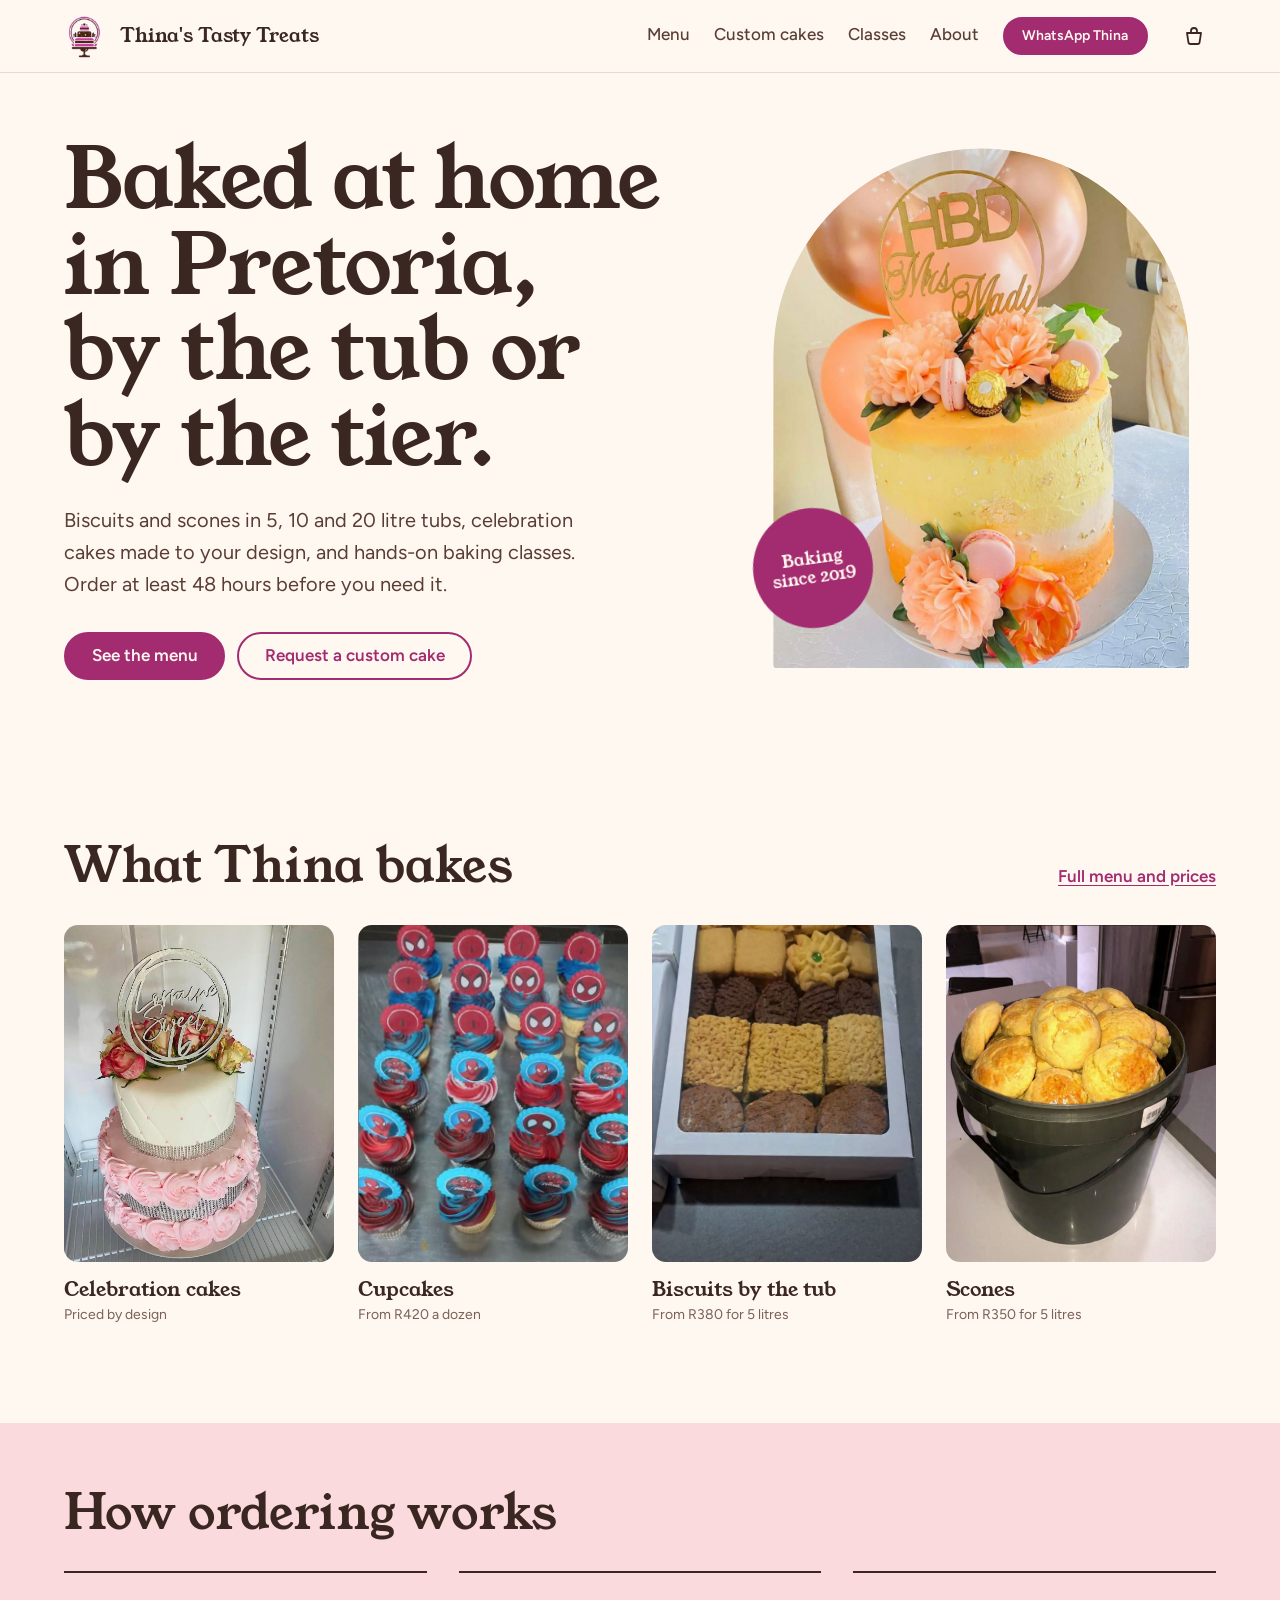
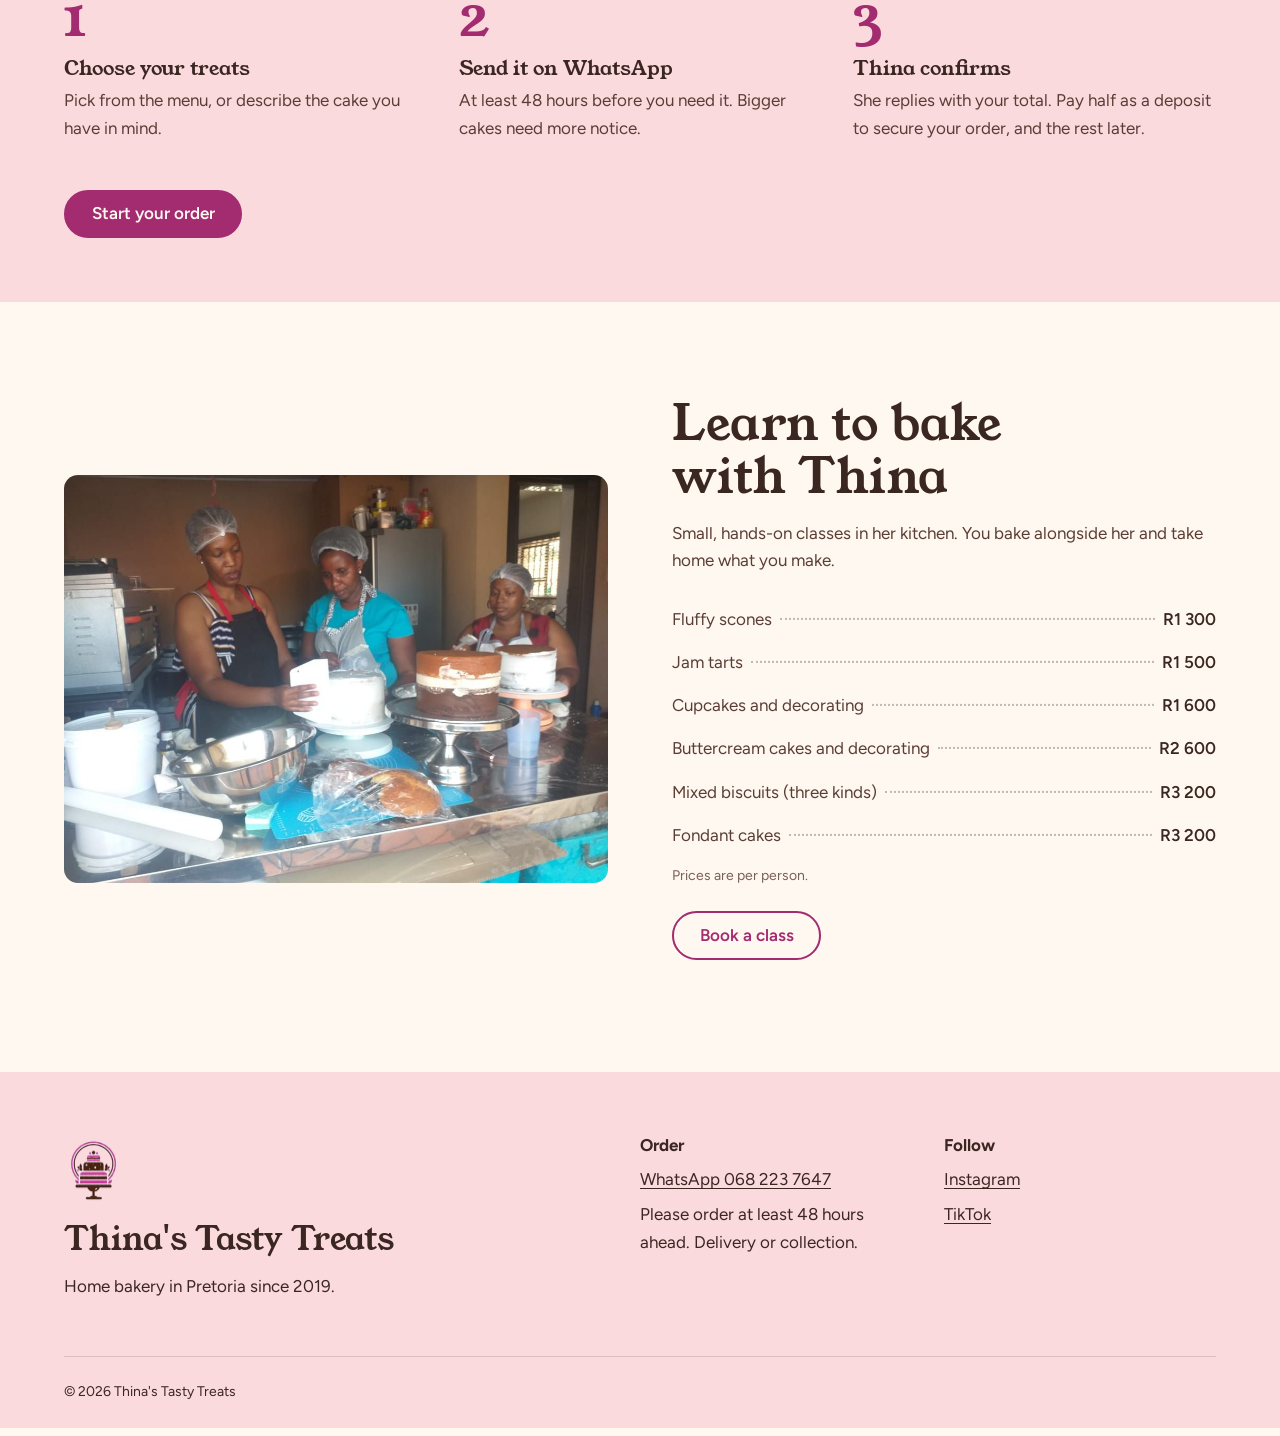
==== index.html @ 6844ff4e "Rebuild site: foundation, menu + basket, order and request forms" ====
<!DOCTYPE html>
<html lang="en">
<head>
  <meta charset="UTF-8">
  <meta name="viewport" content="width=device-width, initial-scale=1.0">
  <title>Thina's Tasty Treats | Home bakery in Pretoria</title>
  <!-- The description is what Google shows under the link in search results -->
  <meta name="description" content="Celebration cakes, cupcakes, scones and biscuits by the tub, baked at home in Pretoria. Order on WhatsApp at least 48 hours ahead. Baking classes available.">
  <link rel="icon" href="images/emblem.png">

  <!-- Fonts: "preconnect" opens the connection to Google early so text appears faster -->
  <link rel="preconnect" href="https://fonts.googleapis.com">
  <link rel="preconnect" href="https://fonts.gstatic.com" crossorigin>
  <link href="https://fonts.googleapis.com/css2?family=Figtree:wght@400;500;600;700&family=Young+Serif&display=swap" rel="stylesheet">

  <!-- Order matters: tokens first (variables), then base, then components, then this page -->
  <link rel="stylesheet" href="css/tokens.css">
  <link rel="stylesheet" href="css/base.css">
  <link rel="stylesheet" href="css/components.css">
  <link rel="stylesheet" href="css/home.css">

  <script type="module" src="js/main.js"></script>
</head>
<body>

  <!-- layout.js fills this in -->
  <div id="site-header"></div>

  <main>

    <!-- ============ HERO ============ -->
    <section class="hero container" aria-labelledby="hero-title">
      <div class="hero__text">
        <h1 id="hero-title" class="hero__title">
          <span class="hero__line">Baked at home</span>
          <span class="hero__line">in Pretoria,</span>
          <span class="hero__line">by the tub or</span>
          <span class="hero__line">by the tier.</span>
        </h1>
        <p class="hero__lead">
          Biscuits and scones in 5, 10 and 20 litre tubs, celebration cakes made to
          your design, and hands-on baking classes. Order at least
          <span data-site="noticeHours">48</span> hours before you need it.
        </p>
        <div class="hero__actions">
          <a href="menu.html" class="btn">See the menu</a>
          <a href="custom-cake.html" class="btn btn--ghost">Request a custom cake</a>
        </div>
      </div>

      <figure class="hero__media">
        <img src="images/cake2.jpg" alt="Two-tier birthday cake in peach and yellow buttercream, topped with fresh flowers and a gold 'HBD' topper"
             width="1024" height="1280" fetchpriority="high">
        <figcaption class="hero__badge">Baking since 2019</figcaption>
      </figure>
    </section>

    <!-- ============ WHAT SHE BAKES ============ -->
    <section class="section container" aria-labelledby="bakes-title">
      <div class="section__head">
        <h2 id="bakes-title">What Thina bakes</h2>
        <a href="menu.html" class="section__link">Full menu and prices</a>
      </div>

      <ul class="categories" role="list">
        <li class="category">
          <a href="menu.html#cakes" class="category__link">
            <img src="images/cake3.jpg" alt="" loading="lazy" width="1079" height="1280">
            <h3 class="category__name">Celebration cakes</h3>
            <p class="category__price">Priced by design</p>
          </a>
        </li>
        <li class="category">
          <a href="menu.html#cupcakes" class="category__link">
            <img src="images/decorated_cupcakes.jpg" alt="" loading="lazy" width="560" height="832">
            <h3 class="category__name">Cupcakes</h3>
            <p class="category__price">From R420 a dozen</p>
          </a>
        </li>
        <li class="category">
          <a href="menu.html#biscuits" class="category__link">
            <img src="images/mixed_biscuits.jpg" alt="" loading="lazy" width="720" height="1280">
            <h3 class="category__name">Biscuits by the tub</h3>
            <p class="category__price">From R380 for 5 litres</p>
          </a>
        </li>
        <li class="category">
          <a href="menu.html#scones" class="category__link">
            <img src="images/flavored_scones.jpg" alt="" loading="lazy" width="1087" height="1280">
            <h3 class="category__name">Scones</h3>
            <p class="category__price">From R350 for 5 litres</p>
          </a>
        </li>
      </ul>
    </section>

    <!-- ============ HOW ORDERING WORKS ============
         This IS a real sequence, so numbering the steps makes sense. -->
    <section class="steps-band" aria-labelledby="steps-title">
      <div class="container">
        <h2 id="steps-title">How ordering works</h2>
        <ol class="steps" role="list">
          <li class="step">
            <h3 class="step__title">Choose your treats</h3>
            <p>Pick from the menu, or describe the cake you have in mind.</p>
          </li>
          <li class="step">
            <h3 class="step__title">Send it on WhatsApp</h3>
            <p>At least <span data-site="noticeHours">48</span> hours before you need it. Bigger cakes need more notice.</p>
          </li>
          <li class="step">
            <h3 class="step__title">Thina confirms</h3>
            <p>She replies with your total. Pay half as a deposit to secure your order, and the rest later.</p>
          </li>
        </ol>
        <a class="btn" href="menu.html">Start your order</a>
      </div>
    </section>

    <!-- ============ CLASSES ============ -->
    <section class="section container classes" aria-labelledby="classes-title">
      <img class="classes__photo" src="images/work.jpg" loading="lazy" width="1032" height="774"
           alt="Students in hairnets and aprons decorating cakes during one of Thina's baking classes">

      <div class="classes__text">
        <h2 id="classes-title">Learn to bake with Thina</h2>
        <p>Small, hands-on classes in her kitchen. You bake alongside her and take home what you make.</p>

        <!-- A price list styled like a menu board (dotted leaders between name and price) -->
        <ul class="pricelist" role="list">
          <li><span>Fluffy scones</span><span>R1 300</span></li>
          <li><span>Jam tarts</span><span>R1 500</span></li>
          <li><span>Cupcakes and decorating</span><span>R1 600</span></li>
          <li><span>Buttercream cakes and decorating</span><span>R2 600</span></li>
          <li><span>Mixed biscuits (three kinds)</span><span>R3 200</span></li>
          <li><span>Fondant cakes</span><span>R3 200</span></li>
        </ul>
        <p class="pricelist__note">Prices are per person.</p>
        <a href="classes.html" class="btn btn--ghost">Book a class</a>
      </div>
    </section>

  </main>

  <div id="site-footer"></div>

</body>
</html>
---- css/tokens.css ----
/* =========================================================================
   tokens.css — the design system in one place.
   -------------------------------------------------------------------------
   LESSON: CSS custom properties ("variables")
   Declare once on :root, use anywhere with var(--name).
   Want a different pink? Change ONE line here and the whole site updates.
   The old site repeated #5A3E36 in dozens of places.
   ========================================================================= */

:root {
  /* ---- Colour ----------------------------------------------------------
     Kept your palette (cream / pink / chocolate) and added "berry",
     sampled from the magenta in Mom's logo, so the site and logo match. */
  --cream: #FFF8F0;       /* page background */
  --blush: #FADADD;       /* soft pink bands */
  --chocolate: #5A3E36;   /* body text */
  --cocoa: #3B2722;       /* headings, footer */
  --berry: #A32B70;       /* buttons, links, highlights (logo magenta, darkened for readability) */
  --berry-dark: #84205A;  /* button hover */
  --muted: #7A6058;       /* secondary text */
  --line: #EBD9CF;        /* borders, dividers */

  /* ---- Type ------------------------------------------------------------
     Young Serif: chunky, friendly, like a painted bakery sign. Headings only.
     Figtree: clean and readable for everything else. */
  --font-display: 'Young Serif', Georgia, serif;
  --font-body: 'Figtree', system-ui, sans-serif;

  /* Type scale. clamp(min, preferred, max) makes sizes grow with
     the screen width but never go too small or too big. */
  --text-sm: 0.875rem;
  --text-base: 1.0625rem;
  --text-lg: 1.25rem;
  --text-xl: clamp(1.5rem, 1.2rem + 1.2vw, 2rem);
  --text-2xl: clamp(2rem, 1.4rem + 2.4vw, 3rem);
  --text-hero: clamp(2.6rem, 1.4rem + 5vw, 5.25rem);

  /* ---- Spacing (a consistent rhythm instead of random px values) ---- */
  --space-1: 0.25rem;
  --space-2: 0.5rem;
  --space-3: 0.75rem;
  --space-4: 1rem;
  --space-6: 1.5rem;
  --space-8: 2rem;
  --space-12: 3rem;
  --space-16: 4rem;
  --space-24: 6rem;

  /* ---- Shape ---- */
  --radius: 14px;
  --radius-pill: 999px;
  /* The site's signature shape: an arch, like a cake dome or a bakery window. */
  --arch: 999px 999px var(--radius) var(--radius);

  --container: 72rem;
  --header-height: 4.5rem;
}
---- css/base.css ----
/* =========================================================================
   base.css — resets and default element styles.
   ========================================================================= */

*,
*::before,
*::after {
  box-sizing: border-box; /* width includes padding + border: far less maths */
}

html {
  scroll-behavior: smooth;
}

body {
  margin: 0;
  font-family: var(--font-body);
  font-size: var(--text-base);
  line-height: 1.6;
  color: var(--chocolate);
  background: var(--cream);
  -webkit-font-smoothing: antialiased;
}

/* Footer sits at the bottom even on short pages:
   body is a column; <main> grows to fill the leftover space. */
body {
  min-height: 100vh;
  display: flex;
  flex-direction: column;
}
main {
  flex: 1;
}

body.no-scroll {
  overflow: hidden;
}

h1, h2, h3 {
  font-family: var(--font-display);
  font-weight: 400; /* Young Serif only has one weight */
  color: var(--cocoa);
  line-height: 1.1;
  margin: 0 0 var(--space-4);
  text-wrap: balance; /* avoids one lonely word on the last line */
}

p {
  margin: 0 0 var(--space-4);
  max-width: 65ch; /* "ch" = width of a "0". Keeps lines comfortable to read */
}

img {
  display: block;
  max-width: 100%;
  height: auto;
}

a {
  color: var(--berry);
  text-underline-offset: 0.2em;
}

/* Keyboard users need to SEE where they are. Never remove outlines
   without replacing them. :focus-visible shows it for keyboard only. */
:focus-visible {
  outline: 3px solid var(--berry);
  outline-offset: 3px;
  border-radius: 4px;
}

/* ---- Utilities ---- */

.container {
  width: min(100% - 2.5rem, var(--container));
  margin-inline: auto;
}

/* Hidden on screen but still read out by screen readers. */
.visually-hidden {
  position: absolute;
  width: 1px;
  height: 1px;
  overflow: hidden;
  clip: rect(0 0 0 0);
  white-space: nowrap;
}

/* Respect people who've asked their device for less motion. */
@media (prefers-reduced-motion: reduce) {
  *,
  *::before,
  *::after {
    animation: none !important;
    transition: none !important;
    scroll-behavior: auto !important;
  }
}

/* GOTCHA (found in Phase 2): position: sticky only sticks within its PARENT.
   The header's parent was this placeholder div, which is exactly as tall as
   the header — so it had nowhere to stick and scrolled away.
   display: contents makes the div "disappear" from layout, so the header
   behaves as a direct child of <body> and sticks for the whole page. */
#site-header {
  display: contents;
}

/* The hidden attribute should ALWAYS hide, even on elements we've given
   display: grid / flex elsewhere (a class rule would otherwise win). */
[hidden] {
  display: none !important;
}
---- css/components.css ----
/* =========================================================================
   components.css — pieces used on every page: buttons, header, nav, footer.
   -------------------------------------------------------------------------
   LESSON: BEM naming  →  block__element--modifier
     .nav            the block
     .nav__link      a part inside it
     .nav--open      a variation / state of it
   It keeps class names predictable and avoids styles fighting each other.
   ========================================================================= */

/* ---------- Buttons ---------- */

.btn {
  display: inline-flex;
  align-items: center;
  justify-content: center;
  gap: var(--space-2);
  padding: 0.85rem 1.6rem;
  border: 2px solid var(--berry);
  border-radius: var(--radius-pill);
  background: var(--berry);
  color: var(--cream);
  font: 600 var(--text-base) / 1 var(--font-body);
  text-decoration: none;
  cursor: pointer;
  transition: background-color 0.2s, border-color 0.2s, transform 0.2s;
}

.btn:hover {
  background: var(--berry-dark);
  border-color: var(--berry-dark);
}

.btn:active {
  transform: translateY(1px);
}

/* Outline version for secondary actions */
.btn--ghost {
  background: transparent;
  color: var(--berry);
}

.btn--ghost:hover {
  background: var(--berry);
  color: var(--cream);
}

.btn--small {
  padding: 0.6rem 1.1rem;
  font-size: var(--text-sm);
}

/* ---------- Header ---------- */

.site-header {
  position: sticky; /* stays at the top while you scroll */
  top: 0;
  z-index: 50;
  /* GOTCHA: don't add backdrop-filter, filter or transform here.
     Any of them turns the header into the "containing block" for
     position: fixed children, so the mobile .nav would be trapped inside
     the 72px-tall header instead of covering the screen. */
  background: var(--cream);
  border-bottom: 1px solid var(--line);
}

.site-header__inner {
  height: var(--header-height);
  display: flex;
  align-items: center;
  gap: var(--space-2);
}

/* Brand on the left; margin-right: auto pushes everything else right.
   Order after it: nav (desktop only), basket button, hamburger (mobile only). */
.site-header__inner > .brand {
  margin-right: auto;
}

@media (min-width: 860px) {
  .site-header__inner {
    gap: var(--space-6);
  }
}

.brand {
  display: flex;
  align-items: center;
  gap: var(--space-3);
  text-decoration: none;
  color: var(--cocoa);
}

.brand__emblem {
  width: 44px;
  height: auto;
}

.brand__name {
  font-family: var(--font-display);
  font-size: 1.2rem;
}

/* ---------- Navigation ----------
   MOBILE FIRST: these are the small-screen styles.
   The @media block further down changes them for wider screens. */

.nav {
  position: fixed;
  inset: var(--header-height) 0 0 0; /* fills the screen below the header */
  display: flex;
  flex-direction: column;
  gap: var(--space-2);
  padding: var(--space-8) 1.25rem;
  background: var(--cream);
  /* Hidden off to the right until opened */
  transform: translateX(100%);
  visibility: hidden;
  transition: transform 0.3s ease, visibility 0.3s;
}

.nav--open {
  transform: translateX(0);
  visibility: visible;
}

.nav__link {
  font-family: var(--font-display);
  font-size: var(--text-xl);
  color: var(--cocoa);
  text-decoration: none;
  padding: var(--space-3) 0;
  border-bottom: 1px solid var(--line);
}

.nav__link[aria-current='page'] {
  color: var(--berry);
}

.nav__cta {
  margin-top: var(--space-6);
  align-self: flex-start;
}

/* Hamburger: three lines drawn with one span + its ::before/::after */
.nav-toggle {
  display: grid;
  place-items: center;
  width: 44px; /* 44px = minimum comfortable tap target */
  height: 44px;
  border: 0;
  background: none;
  cursor: pointer;
}

.nav-toggle__bars,
.nav-toggle__bars::before,
.nav-toggle__bars::after {
  display: block;
  width: 24px;
  height: 2px;
  background: var(--cocoa);
  border-radius: 2px;
  transition: transform 0.25s, background-color 0.25s;
}

.nav-toggle__bars {
  position: relative;
}

.nav-toggle__bars::before,
.nav-toggle__bars::after {
  content: '';
  position: absolute;
  left: 0;
}

.nav-toggle__bars::before { top: -7px; }
.nav-toggle__bars::after  { top: 7px; }

/* When open, the lines turn into an X */
.nav-toggle[aria-expanded='true'] .nav-toggle__bars {
  background: transparent;
}
.nav-toggle[aria-expanded='true'] .nav-toggle__bars::before {
  transform: translateY(7px) rotate(45deg);
}
.nav-toggle[aria-expanded='true'] .nav-toggle__bars::after {
  transform: translateY(-7px) rotate(-45deg);
}

/* ---- Wide screens: normal horizontal menu ---- */
@media (min-width: 860px) {
  .nav-toggle {
    display: none;
  }

  .nav {
    position: static;
    flex-direction: row;
    align-items: center;
    gap: var(--space-6);
    padding: 0;
    background: none;
    transform: none;
    visibility: visible;
    transition: none;
  }

  .nav__link {
    font-family: var(--font-body);
    font-size: var(--text-base);
    font-weight: 500;
    color: var(--chocolate);
    padding: var(--space-2) 0;
    border-bottom: 2px solid transparent;
  }

  .nav__link:hover,
  .nav__link[aria-current='page'] {
    color: var(--berry);
    border-bottom-color: currentColor;
  }

  .nav__cta {
    margin-top: 0;
    align-self: auto;
  }
}

/* ---------- Footer ---------- */

.site-footer {
  margin-top: var(--space-12);
  background: var(--blush);
  color: var(--cocoa);
  padding-top: var(--space-16);
}

.site-footer__inner {
  display: grid;
  gap: var(--space-8);
}

@media (min-width: 700px) {
  .site-footer__inner {
    grid-template-columns: 2fr 1fr 1fr;
  }
}

.site-footer__name {
  font-family: var(--font-display);
  font-size: var(--text-xl);
  margin: var(--space-3) 0 var(--space-1);
}

.site-footer__heading {
  font-family: var(--font-body);
  font-size: var(--text-base);
  font-weight: 700;
  margin-bottom: var(--space-3);
}

.site-footer p {
  margin-bottom: var(--space-2);
}

.site-footer a {
  color: var(--cocoa);
}

.site-footer__legal {
  margin-top: var(--space-12);
  padding: var(--space-6) 0;
  border-top: 1px solid color-mix(in srgb, var(--cocoa) 15%, transparent);
  font-size: var(--text-sm);
  max-width: none;
}

/* ---------- Simple page intro (used on the inner pages) ---------- */

.page-intro {
  padding-block: var(--space-16) var(--space-8);
}

.page-intro h1 {
  font-size: var(--text-2xl);
}

.page-intro p {
  font-size: var(--text-lg);
  color: var(--muted);
}

/* =========================================================================
   Phase 2 — basket button, drawer, quantity stepper
   ========================================================================= */

/* ---------- Header basket button ---------- */

.basket-btn {
  position: relative;
  display: grid;
  place-items: center;
  width: 44px;
  height: 44px;
  border: 0;
  border-radius: 50%;
  background: none;
  color: var(--cocoa);
  cursor: pointer;
}

.basket-btn:hover {
  background: var(--blush);
}

.basket-btn__count {
  position: absolute;
  top: 2px;
  right: 0;
  min-width: 1.25rem;
  height: 1.25rem;
  padding: 0 0.3rem;
  border-radius: var(--radius-pill);
  background: var(--berry);
  color: var(--cream);
  font-size: 0.75rem;
  font-weight: 700;
  line-height: 1.25rem;
  text-align: center;
}

/* [hidden] normally means display:none, but our display rules above
   would win without this. */
.basket-btn__count[hidden] {
  display: none;
}

@keyframes pop {
  50% { transform: scale(1.45); }
}

.basket-btn__count.pop {
  animation: pop 0.35s ease;
}

/* ---------- Basket drawer (<dialog>) ---------- */

.drawer {
  /* Dialogs are centred by default; we pin this one to the right edge. */
  margin: 0 0 0 auto;
  width: min(28rem, 100%);
  height: 100dvh;
  max-height: none;
  max-width: none;
  padding: 0;
  border: 0;
  background: var(--cream);
  color: var(--chocolate);
}

.drawer[open] {
  animation: slide-in 0.3s cubic-bezier(.2,.7,.2,1);
}

@keyframes slide-in {
  from { transform: translateX(100%); }
}

.drawer::backdrop {
  background: rgb(59 39 34 / 0.45); /* cocoa, see-through */
}

.drawer__inner {
  height: 100%;
  display: flex;
  flex-direction: column;
}

.drawer__head {
  display: flex;
  align-items: center;
  justify-content: space-between;
  padding: var(--space-4) var(--space-6);
  border-bottom: 1px solid var(--line);
}

.drawer__title {
  font-size: var(--text-xl);
  margin: 0;
}

.drawer__body {
  flex: 1;          /* takes the leftover height… */
  overflow-y: auto; /* …and scrolls if the basket is long */
  padding: var(--space-2) var(--space-6);
}

.drawer__empty {
  padding-block: var(--space-12);
}

.drawer__foot {
  padding: var(--space-6);
  border-top: 1px solid var(--line);
  background: color-mix(in srgb, var(--blush) 45%, var(--cream));
}

.drawer__foot:empty {
  display: none;
}

.drawer__note {
  font-size: var(--text-sm);
  color: var(--muted);
}

.drawer__cta {
  width: 100%;
}

.icon-btn {
  display: grid;
  place-items: center;
  width: 44px;
  height: 44px;
  border: 0;
  border-radius: 50%;
  background: none;
  color: var(--cocoa);
  cursor: pointer;
}

.icon-btn:hover {
  background: var(--blush);
}

/* ---------- Basket lines ----------
   Grid areas let us name the parts and place them:
     name     price
     stepper  remove                                        */

.lines {
  list-style: none;
  margin: 0;
  padding: 0;
}

.line {
  display: grid;
  grid-template-columns: 1fr auto;
  grid-template-areas:
    'info    price'
    'stepper remove';
  gap: var(--space-3) var(--space-4);
  align-items: center;
  padding-block: var(--space-4);
  border-bottom: 1px solid var(--line);
}

.line p {
  margin: 0;
}

.line__info    { grid-area: info; }
.line__price   { grid-area: price; font-weight: 600; color: var(--cocoa); }
.stepper       { grid-area: stepper; }
.line__remove  { grid-area: remove; }

.line__name {
  font-weight: 600;
  color: var(--cocoa);
}

.line__details {
  font-size: var(--text-sm);
  color: var(--muted);
}

.line__remove {
  border: 0;
  background: none;
  color: var(--muted);
  font: inherit;
  font-size: var(--text-sm);
  text-decoration: underline;
  cursor: pointer;
}

.line__remove:hover {
  color: var(--berry);
}

.stepper {
  display: inline-flex;
  align-items: center;
  border: 1px solid var(--line);
  border-radius: var(--radius-pill);
  background: #fff;
}

.stepper button {
  width: 36px;
  height: 36px;
  border: 0;
  border-radius: 50%;
  background: none;
  color: var(--cocoa);
  font-size: 1.15rem;
  cursor: pointer;
}

.stepper button:hover {
  color: var(--berry);
}

.stepper span {
  min-width: 1.75rem;
  text-align: center;
  font-weight: 600;
}

/* ---------- Totals ---------- */

.totals {
  margin: 0 0 var(--space-3);
}

.totals div {
  display: flex;
  justify-content: space-between;
  gap: var(--space-4);
  padding-block: var(--space-1);
}

.totals dt,
.totals dd {
  margin: 0;
}

.totals dd {
  font-weight: 700;
  color: var(--cocoa);
}

.totals div:first-child dd {
  font-size: var(--text-lg);
}

.totals__deposit {
  color: var(--berry);
}

.totals__deposit dd {
  color: var(--berry);
}

/* Stepper sits at its natural width, not stretched across the grid cell */
.line .stepper {
  justify-self: start;
}

/* Keep the brand name on one line on small phones */
.brand__name {
  white-space: nowrap;
}

@media (max-width: 400px) {
  .brand__name {
    font-size: 1.05rem;
  }
  .brand__emblem {
    width: 38px;
  }
}

/* ---------- Form fields (menu flavour picker + all Phase 3 forms) ---------- */

.field {
  display: grid;
  gap: var(--space-1);
}

.field__label {
  font-size: var(--text-sm);
  font-weight: 600;
  color: var(--cocoa);
}

.field__control {
  min-height: 44px;
  padding: 0.5rem 0.75rem;
  border: 1.5px solid var(--line);
  border-radius: 10px;
  background: #fff;
  color: var(--chocolate);
  font: inherit;
}

.field__control:focus-visible {
  border-color: var(--berry);
  outline-offset: 1px;
}


/* ---------- Dropdowns (<select>) ----------
   Safari draws selects with a grey, shiny gradient that ignores our
   background. appearance: none removes the browser's own drawing, so we
   add the arrow back ourselves as a small SVG background image. */
select.field__control {
  appearance: none;
  -webkit-appearance: none;
  padding-right: 2.5rem; /* room for the arrow */
  background-color: #fff;
  background-image: url("data:image/svg+xml,%3Csvg xmlns='http://www.w3.org/2000/svg' width='12' height='8' viewBox='0 0 12 8'%3E%3Cpath d='M1 1.5l5 5 5-5' fill='none' stroke='%233B2722' stroke-width='1.8' stroke-linecap='round' stroke-linejoin='round'/%3E%3C/svg%3E");
  background-repeat: no-repeat;
  background-position: right 0.9rem center;
  cursor: pointer;
}

/* A lone dropdown doesn't need the full width of the form */
.form > .field > select.field__control {
  max-width: 24rem;
}
---- css/home.css ----
/* =========================================================================
   home.css — styles only the homepage uses.
   ========================================================================= */

/* ---------- Hero ----------
   LESSON: CSS Grid. On phones it's one column (text, then photo).
   From 860px wide, two columns side by side. */

.hero {
  display: grid;
  gap: var(--space-12);
  align-items: center;
  padding-block: var(--space-12) var(--space-16);
}

@media (min-width: 860px) {
  .hero {
    grid-template-columns: 1.15fr 0.85fr;
    padding-block: var(--space-16) var(--space-24);
  }
}

.hero__title {
  font-size: var(--text-hero);
  line-height: 1.02;
  letter-spacing: -0.01em;
  margin-bottom: var(--space-6);
}

/* Each line is its own block so it can animate in one after the other */
.hero__line {
  display: block;
}

.hero__lead {
  font-size: var(--text-lg);
  max-width: 34rem;
  margin-bottom: var(--space-8);
}

.hero__actions {
  display: flex;
  flex-wrap: wrap;
  gap: var(--space-3);
}

/* The arch-shaped photo — the site's signature shape */
.hero__media {
  position: relative;
  margin: 0;
  max-width: 26rem;
  justify-self: center;
  width: 100%;
}

.hero__media img {
  width: 100%;
  aspect-ratio: 4 / 5;
  object-fit: cover; /* crop to fill the shape without squashing */
  border-radius: var(--arch);
}

/* Round stamp overlapping the arch's edge */
.hero__badge {
  position: absolute;
  left: -1.25rem;
  bottom: 2.5rem;
  display: grid;
  place-items: center;
  width: 7.5rem;
  aspect-ratio: 1;
  padding: var(--space-4);
  border-radius: 50%;
  background: var(--berry);
  color: var(--cream);
  font-family: var(--font-display);
  font-size: 1.05rem;
  line-height: 1.15;
  text-align: center;
  transform: rotate(-8deg);
}

/* ---------- The one orchestrated motion moment: hero on page load ----------
   LESSON: @keyframes + animation-delay to stagger.
   `both` keeps the element at the start state until its delay is over. */

@keyframes rise {
  from { opacity: 0; transform: translateY(0.6em); }
  to   { opacity: 1; transform: none; }
}

@keyframes arch-reveal {
  from { clip-path: inset(100% 0 0 0 round 999px 999px 14px 14px); }
  to   { clip-path: inset(0 0 0 0 round 999px 999px 14px 14px); }
}

@keyframes stamp {
  from { opacity: 0; transform: rotate(-30deg) scale(0.6); }
  to   { opacity: 1; transform: rotate(-8deg) scale(1); }
}

.hero__line { animation: rise 0.7s cubic-bezier(.2,.7,.2,1) both; }
.hero__line:nth-child(2) { animation-delay: 0.08s; }
.hero__line:nth-child(3) { animation-delay: 0.16s; }
.hero__line:nth-child(4) { animation-delay: 0.24s; }
.hero__lead,
.hero__actions { animation: rise 0.7s 0.35s cubic-bezier(.2,.7,.2,1) both; }
.hero__media img { animation: arch-reveal 1s 0.15s cubic-bezier(.6,0,.2,1) both; }
.hero__badge { animation: stamp 0.5s 1s cubic-bezier(.3,1.6,.5,1) both; }

/* ---------- Generic section spacing ---------- */

.section {
  padding-block: var(--space-16);
}

.section h2 {
  font-size: var(--text-2xl);
}

.section__head {
  display: flex;
  flex-wrap: wrap;
  align-items: baseline;
  justify-content: space-between;
  gap: var(--space-2) var(--space-6);
  margin-bottom: var(--space-8);
}

.section__head h2 {
  margin: 0;
}

.section__link {
  font-weight: 600;
}

/* ---------- Category tiles ---------- */

.categories {
  list-style: none;
  margin: 0;
  padding: 0;
  display: grid;
  grid-template-columns: repeat(2, 1fr);
  gap: var(--space-8) var(--space-4);
}

@media (min-width: 860px) {
  .categories {
    grid-template-columns: repeat(4, 1fr);
    gap: var(--space-6);
  }
}

.category__link {
  display: block;
  text-decoration: none;
  color: inherit;
}

.category__link img {
  width: 100%;
  /* Rounded rectangle, not the arch: products in boxes and buckets are
     rectangular, so an arch would cut off their top corners.
     The arch stays on the hero cake only. */
  aspect-ratio: 4 / 5;
  object-fit: cover;
  object-position: center;
  border-radius: var(--radius);
  margin-bottom: var(--space-4);
  transition: transform 0.3s ease;
}

.category__link:hover img {
  transform: translateY(-4px);
}

.category__name {
  font-size: var(--text-lg);
  margin-bottom: var(--space-1);
}

.category__link:hover .category__name {
  color: var(--berry);
}

.category__price {
  margin: 0;
  color: var(--muted);
  font-size: var(--text-sm);
}

/* ---------- Ordering steps ---------- */

.steps-band {
  background: var(--blush);
  padding-block: var(--space-16);
  margin-block: var(--space-8);
}

.steps-band h2 {
  font-size: var(--text-2xl);
  margin-bottom: var(--space-8);
}

.steps {
  list-style: none;
  margin: 0 0 var(--space-12);
  padding: 0;
  display: grid;
  gap: var(--space-8);
  counter-reset: step; /* LESSON: CSS counters number things for you */
}

@media (min-width: 760px) {
  .steps {
    grid-template-columns: repeat(3, 1fr);
  }
}

.step {
  counter-increment: step;
  border-top: 2px solid var(--cocoa);
  padding-top: var(--space-4);
}

.step::before {
  content: counter(step);
  display: block;
  font-family: var(--font-display);
  font-size: 3.5rem;
  line-height: 1;
  color: var(--berry);
  margin-bottom: var(--space-3);
}

.step__title {
  font-size: var(--text-lg);
  margin-bottom: var(--space-2);
}

.step p {
  margin: 0;
}

/* ---------- Classes ---------- */

.classes {
  display: grid;
  gap: var(--space-8);
  align-items: center;
}

@media (min-width: 860px) {
  .classes {
    grid-template-columns: 1fr 1fr;
    gap: var(--space-16);
  }
}

.classes__photo {
  width: 100%;
  aspect-ratio: 4 / 3;
  object-fit: cover;
  border-radius: var(--radius);
}

.pricelist {
  list-style: none;
  margin: var(--space-6) 0 var(--space-8);
  padding: 0;
}

/* Name ........ Price  — the dotted line is a flex item that grows */
.pricelist li {
  display: flex;
  align-items: baseline;
  gap: var(--space-2);
  padding-block: var(--space-2);
}

.pricelist li::after {
  content: '';
  order: 1; /* place the dots between the two spans */
  flex: 1;
  border-bottom: 2px dotted color-mix(in srgb, var(--chocolate) 35%, transparent);
  transform: translateY(-0.3em);
}

.pricelist li span:last-child {
  order: 2;
  font-weight: 600;
  color: var(--cocoa);
  white-space: nowrap;
}

.pricelist__note {
  margin: calc(var(--space-6) * -1) 0 var(--space-6);
  font-size: var(--text-sm);
  color: var(--muted);
}
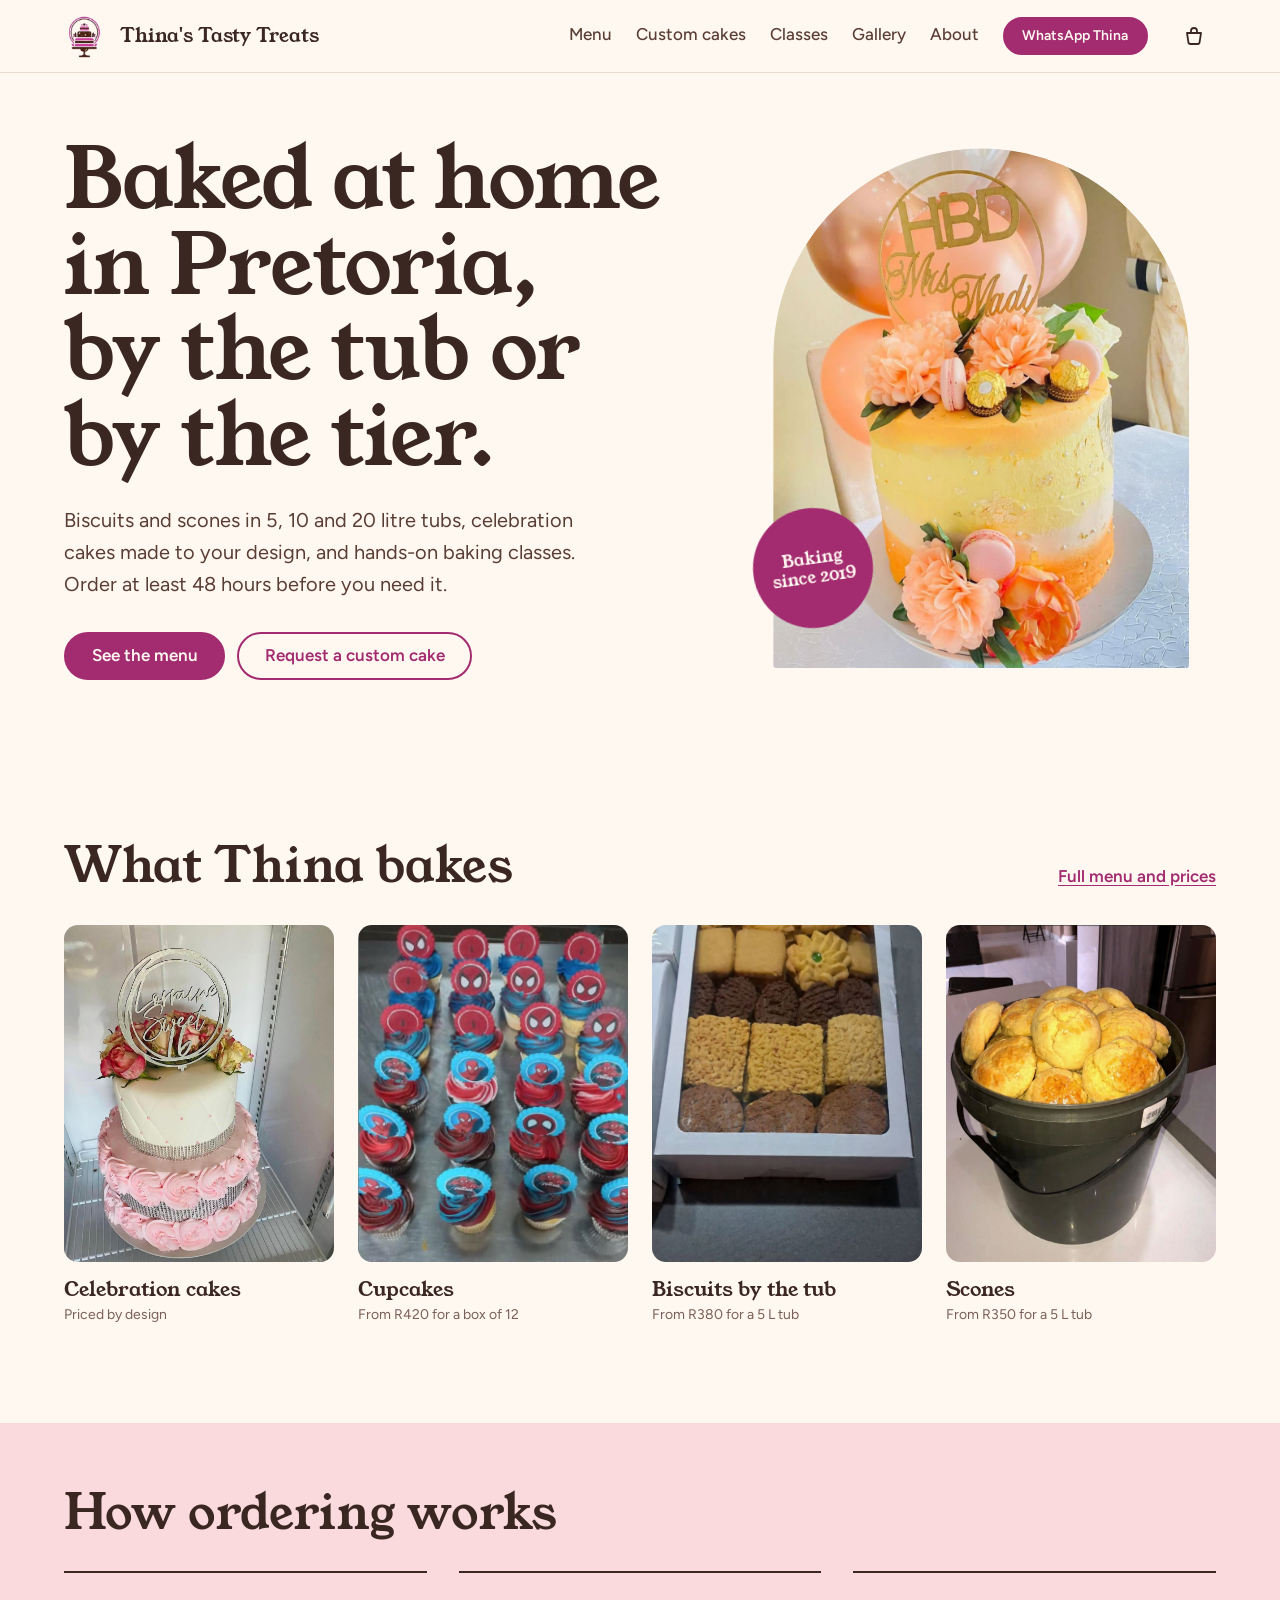
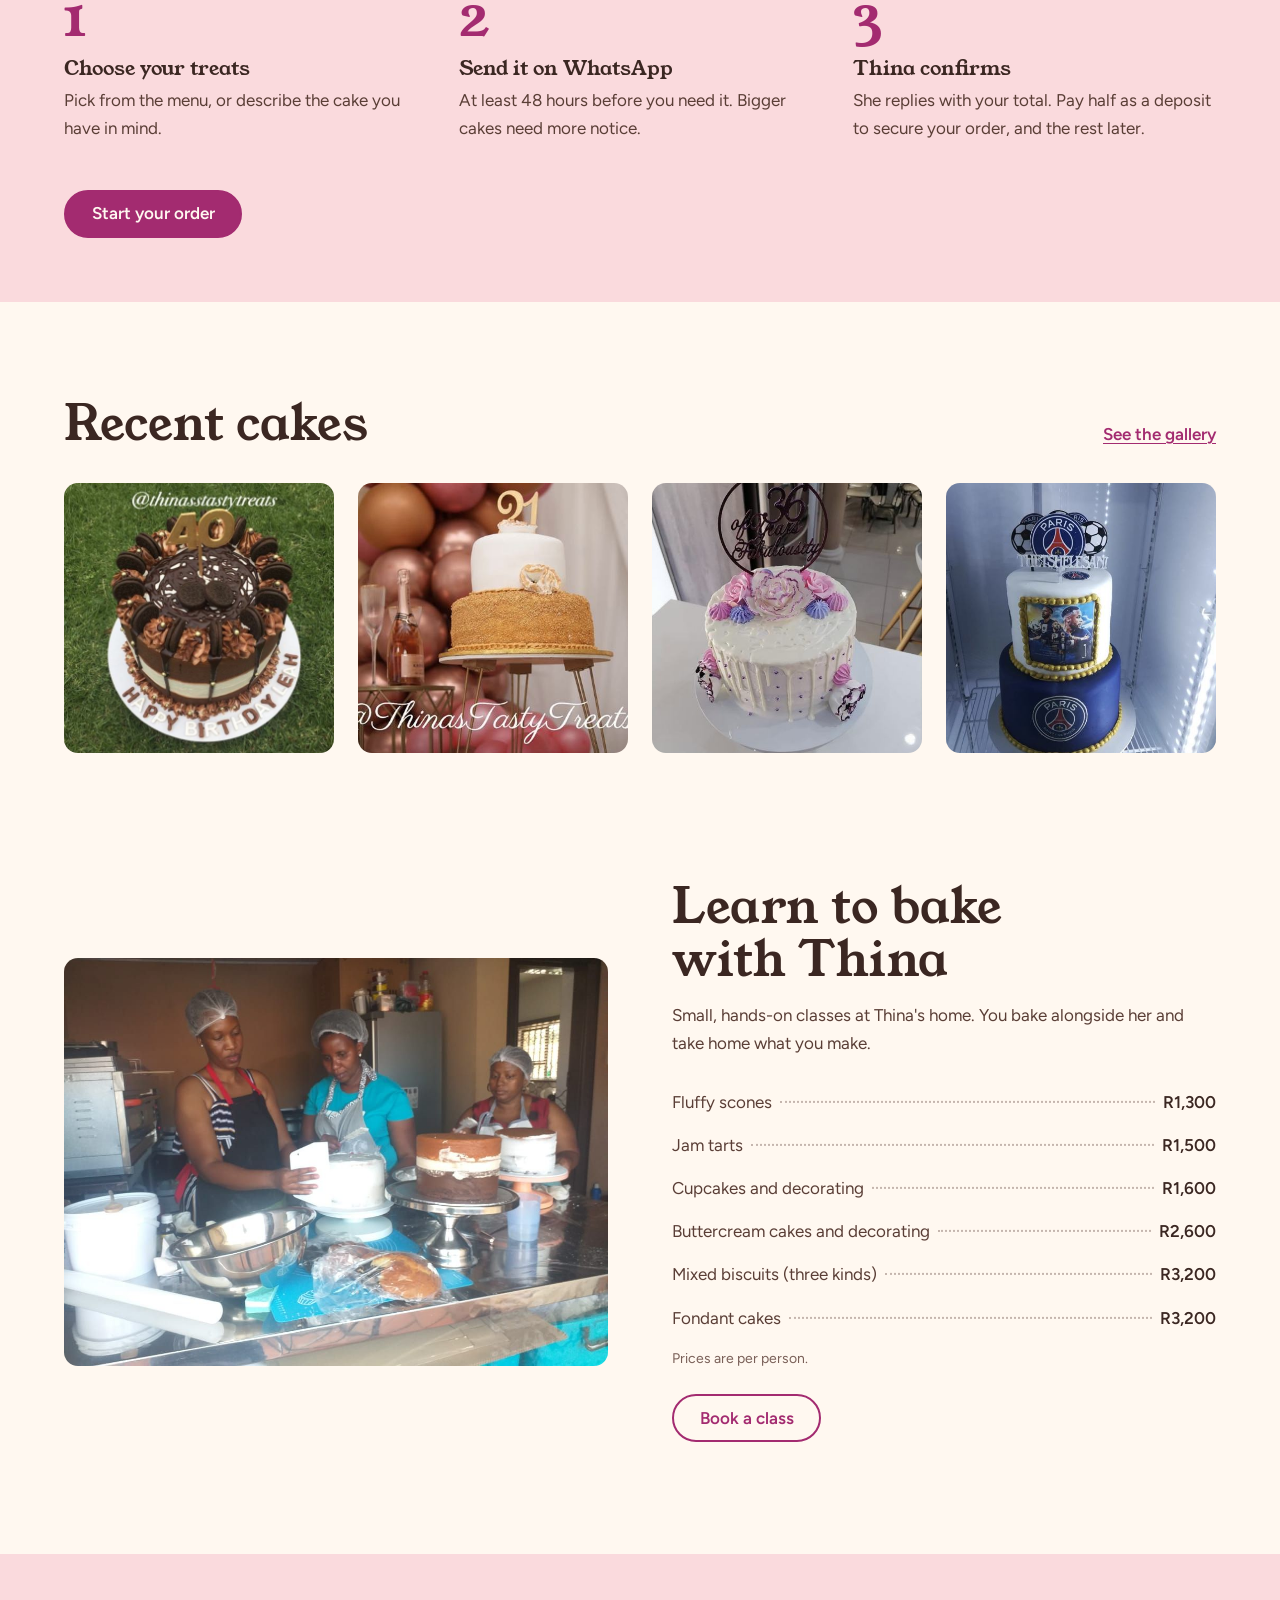
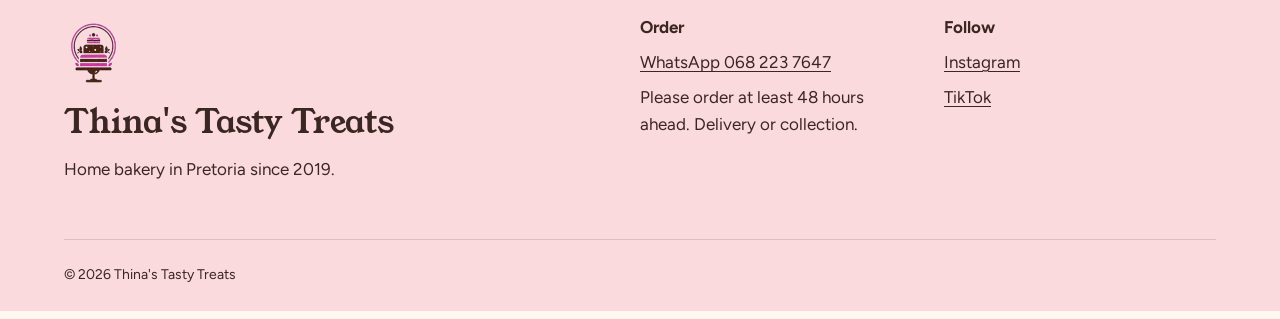
==== commit ddf9042d: "Phase 5: gallery, homepage from data, hidden switch, link previews" ====
--- a/index.html
+++ b/index.html
@@ -7,6 +7,39 @@
   <!-- The description is what Google shows under the link in search results -->
   <meta name="description" content="Celebration cakes, cupcakes, scones and biscuits by the tub, baked at home in Pretoria. Order on WhatsApp at least 48 hours ahead. Baking classes available.">
   <link rel="icon" href="images/emblem.png">
+  <link rel="apple-touch-icon" href="images/apple-touch-icon.png">
+
+  <!-- Link previews (WhatsApp, Facebook, Instagram DMs): see LEARN-phase-5.md.
+       These must be FULL addresses, so update them if the domain changes. -->
+  <meta property="og:type" content="website">
+  <meta property="og:site_name" content="Thina's Tasty Treats">
+  <meta property="og:title" content="Thina's Tasty Treats | Home bakery in Pretoria">
+  <meta property="og:description" content="Celebration cakes, cupcakes, scones and biscuits by the tub, baked at home in Pretoria. Order on WhatsApp.">
+  <meta property="og:url" content="https://hafani.github.io/thinas-site/">
+  <meta property="og:image" content="https://hafani.github.io/thinas-site/images/og-image.jpg">
+  <meta property="og:image:width" content="1200">
+  <meta property="og:image:height" content="630">
+  <meta name="twitter:card" content="summary_large_image">
+
+  <!-- Structured data: tells Google this is a bakery, where it serves and how to
+       reach it. No street address on purpose: it's a home business.
+       Update "url" and "image" if the domain changes. -->
+  <script type="application/ld+json">
+  {
+    "@context": "https://schema.org",
+    "@type": "Bakery",
+    "name": "Thina's Tasty Treats",
+    "url": "https://hafani.github.io/thinas-site/",
+    "image": "https://hafani.github.io/thinas-site/images/og-image.jpg",
+    "telephone": "+27682237647",
+    "areaServed": "Pretoria",
+    "foundingDate": "2019",
+    "sameAs": [
+      "https://www.instagram.com/thinasstastytreats",
+      "https://www.tiktok.com/@thinasstastytreats"
+    ]
+  }
+  </script>
 
   <!-- Fonts: "preconnect" opens the connection to Google early so text appears faster -->
   <link rel="preconnect" href="https://fonts.googleapis.com">
@@ -18,8 +51,10 @@
   <link rel="stylesheet" href="css/base.css">
   <link rel="stylesheet" href="css/components.css">
   <link rel="stylesheet" href="css/home.css">
+  <link rel="stylesheet" href="css/gallery.css">
 
   <script type="module" src="js/main.js"></script>
+  <script type="module" src="js/home-page.js"></script>
 </head>
 <body>
 
@@ -74,21 +109,21 @@
           <a href="menu.html#cupcakes" class="category__link">
             <img src="images/decorated_cupcakes.jpg" alt="" loading="lazy" width="560" height="832">
             <h3 class="category__name">Cupcakes</h3>
-            <p class="category__price">From R420 a dozen</p>
+            <p class="category__price" data-from-price="cupcakes">From R420 a dozen</p>
           </a>
         </li>
         <li class="category">
           <a href="menu.html#biscuits" class="category__link">
             <img src="images/mixed_biscuits.jpg" alt="" loading="lazy" width="720" height="1280">
             <h3 class="category__name">Biscuits by the tub</h3>
-            <p class="category__price">From R380 for 5 litres</p>
+            <p class="category__price" data-from-price="biscuits">From R380 for 5 litres</p>
           </a>
         </li>
         <li class="category">
           <a href="menu.html#scones" class="category__link">
             <img src="images/flavored_scones.jpg" alt="" loading="lazy" width="1087" height="1280">
             <h3 class="category__name">Scones</h3>
-            <p class="category__price">From R350 for 5 litres</p>
+            <p class="category__price" data-from-price="scones">From R350 for 5 litres</p>
           </a>
         </li>
       </ul>
@@ -117,6 +152,16 @@
       </div>
     </section>
 
+    <!-- ============ RECENT CAKES ============
+         home-page.js fills the list with the first 4 photos in data/gallery.json -->
+    <section class="section container" aria-labelledby="recent-title">
+      <div class="section__head">
+        <h2 id="recent-title">Recent cakes</h2>
+        <a href="gallery.html" class="section__link">See the gallery</a>
+      </div>
+      <ul class="strip" role="list" id="recent-strip"></ul>
+    </section>
+
     <!-- ============ CLASSES ============ -->
     <section class="section container classes" aria-labelledby="classes-title">
       <img class="classes__photo" src="images/work.jpg" loading="lazy" width="1032" height="774"
@@ -124,10 +169,12 @@
 
       <div class="classes__text">
         <h2 id="classes-title">Learn to bake with Thina</h2>
-        <p>Small, hands-on classes in her kitchen. You bake alongside her and take home what you make.</p>
+        <p>Small, hands-on classes at Thina's home. You bake alongside her and take home what you make.</p>
 
         <!-- A price list styled like a menu board (dotted leaders between name and price) -->
-        <ul class="pricelist" role="list">
+        <!-- home-page.js rebuilds this list from "classes" in data/menu.json;
+             the rows below are only shown if that fails -->
+        <ul class="pricelist" role="list" id="class-pricelist">
           <li><span>Fluffy scones</span><span>R1 300</span></li>
           <li><span>Jam tarts</span><span>R1 500</span></li>
           <li><span>Cupcakes and decorating</span><span>R1 600</span></li>
--- a/css/components.css
+++ b/css/components.css
@@ -78,7 +78,10 @@
   margin-right: auto;
 }
 
-@media (min-width: 860px) {
+/* NAV BREAKPOINT: 1024px. The same number is in js/layout.js (matchMedia),
+   so if you change it here, change it there too. Raised from 860px in
+   Phase 5: with the Gallery link added, the menu no longer fit below ~1000px. */
+@media (min-width: 1024px) {
   .site-header__inner {
     gap: var(--space-6);
   }
@@ -190,8 +193,8 @@
   transform: translateY(-7px) rotate(-45deg);
 }
 
-/* ---- Wide screens: normal horizontal menu ---- */
-@media (min-width: 860px) {
+/* ---- Wide screens: normal horizontal menu (see NAV BREAKPOINT above) ---- */
+@media (min-width: 1024px) {
   .nav-toggle {
     display: none;
   }
@@ -624,3 +627,9 @@
 .form > .field > select.field__control {
   max-width: 24rem;
 }
+
+/* Nav labels and the button never wrap onto two lines */
+.nav__link,
+.nav__cta {
+  white-space: nowrap;
+}
--- a/css/home.css
+++ b/css/home.css
@@ -300,3 +300,14 @@
   font-size: var(--text-sm);
   color: var(--muted);
 }
+
+/* Class names in the price list link to that class on the booking page */
+.pricelist a {
+  color: inherit;
+  text-decoration: none;
+}
+
+.pricelist a:hover {
+  color: var(--berry);
+  text-decoration: underline;
+}
--- a/css/gallery.css
+++ b/css/gallery.css
@@ -0,0 +1,197 @@
+/* =========================================================================
+   gallery.css — the photo grid and the lightbox.
+   The lightbox styles are also needed on the homepage (the "Recent cakes"
+   strip), so index.html loads this file too.
+   ========================================================================= */
+
+/* ---------- Grid ----------
+   Every tile is the same 4:5 shape (object-fit: cover crops to fill),
+   so the grid stays tidy whatever shape the photos are.
+   The full, uncropped photo shows in the lightbox. */
+
+.gallery {
+  list-style: none;
+  margin: 0;
+  padding: 0;
+  display: grid;
+  grid-template-columns: repeat(2, 1fr);
+  gap: var(--space-8) var(--space-4);
+}
+
+@media (min-width: 760px) {
+  .gallery {
+    grid-template-columns: repeat(3, 1fr);
+    gap: var(--space-12) var(--space-6);
+  }
+}
+
+.gallery__btn {
+  display: block;
+  width: 100%;
+  padding: 0;
+  border: 0;
+  border-radius: var(--radius);
+  background: var(--blush);
+  cursor: zoom-in;
+  overflow: hidden;
+}
+
+.gallery__btn img {
+  width: 100%;
+  aspect-ratio: 4 / 5;
+  object-fit: cover;
+  transition: transform 0.4s ease;
+}
+
+.gallery__btn:hover img {
+  transform: scale(1.03);
+}
+
+.gallery__caption {
+  margin: var(--space-3) 0 0;
+  font-size: var(--text-sm);
+  color: var(--muted);
+}
+
+/* ---------- Call to action under the grid ---------- */
+
+.gallery-cta {
+  margin-top: var(--space-16);
+  padding: var(--space-12) var(--space-8);
+  border-radius: var(--radius);
+  background: var(--blush);
+}
+
+.gallery-cta h2 {
+  font-size: var(--text-2xl);
+}
+
+/* ---------- Lightbox (<dialog>) ---------- */
+
+.lightbox {
+  width: 100vw;
+  height: 100dvh;
+  max-width: none;
+  max-height: none;
+  margin: 0;
+  padding: 0;
+  border: 0;
+  /* Solid, not see-through: the viewer fills the screen, and page text
+     showing through made the caption hard to read. */
+  background: #1E1411; /* very dark cocoa */
+  color: var(--cream);
+}
+
+.lightbox::backdrop {
+  background: #1E1411;
+}
+
+.lightbox[open] {
+  display: grid;
+  place-items: center;
+  animation: lb-in 0.2s ease;
+}
+
+@keyframes lb-in {
+  from { opacity: 0; }
+}
+
+.lightbox__figure {
+  margin: 0;
+  display: grid;
+  justify-items: center;
+  gap: var(--space-3);
+  padding: var(--space-16) var(--space-4) var(--space-6);
+}
+
+.lightbox__img {
+  /* Fit inside the screen, leaving room for the caption */
+  max-width: min(100%, 60rem);
+  max-height: calc(100dvh - 9rem);
+  width: auto;
+  height: auto;
+  object-fit: contain;
+  border-radius: 8px;
+  touch-action: pan-y; /* let our swipe code handle sideways movement */
+  user-select: none;
+  -webkit-user-drag: none;
+}
+
+.lightbox__caption {
+  display: flex;
+  flex-wrap: wrap;
+  justify-content: center;
+  gap: var(--space-1) var(--space-4);
+  text-align: center;
+  font-size: var(--text-sm);
+}
+
+.lightbox__count {
+  color: color-mix(in srgb, var(--cream) 65%, transparent);
+}
+
+.lightbox__btn {
+  position: fixed;
+  display: grid;
+  place-items: center;
+  width: 48px;
+  height: 48px;
+  border: 0;
+  border-radius: 50%;
+  background: rgb(255 248 240 / 0.14);
+  color: var(--cream);
+  cursor: pointer;
+}
+
+.lightbox__btn:hover {
+  background: rgb(255 248 240 / 0.28);
+}
+
+.lightbox__btn:focus-visible {
+  outline-color: var(--cream);
+}
+
+.lightbox__close { top: var(--space-4); right: var(--space-4); }
+.lightbox__prev  { left: var(--space-4);  top: 50%; transform: translateY(-50%); }
+.lightbox__next  { right: var(--space-4); top: 50%; transform: translateY(-50%); }
+
+/* On phones the arrows sit at the bottom, out of the way of the photo
+   (most people swipe anyway). */
+@media (max-width: 600px) {
+  .lightbox__prev,
+  .lightbox__next {
+    top: auto;
+    bottom: var(--space-4);
+    transform: none;
+  }
+
+  .lightbox__figure {
+    padding-bottom: 5rem;
+  }
+
+  .lightbox__img {
+    max-height: calc(100dvh - 12rem);
+  }
+}
+
+/* ---------- Homepage strip ("Recent cakes") ---------- */
+
+.strip {
+  list-style: none;
+  margin: 0;
+  padding: 0;
+  display: grid;
+  grid-template-columns: repeat(2, 1fr);
+  gap: var(--space-4);
+}
+
+@media (min-width: 760px) {
+  .strip {
+    grid-template-columns: repeat(4, 1fr);
+    gap: var(--space-6);
+  }
+}
+
+.strip .gallery__btn img {
+  aspect-ratio: 1;
+}
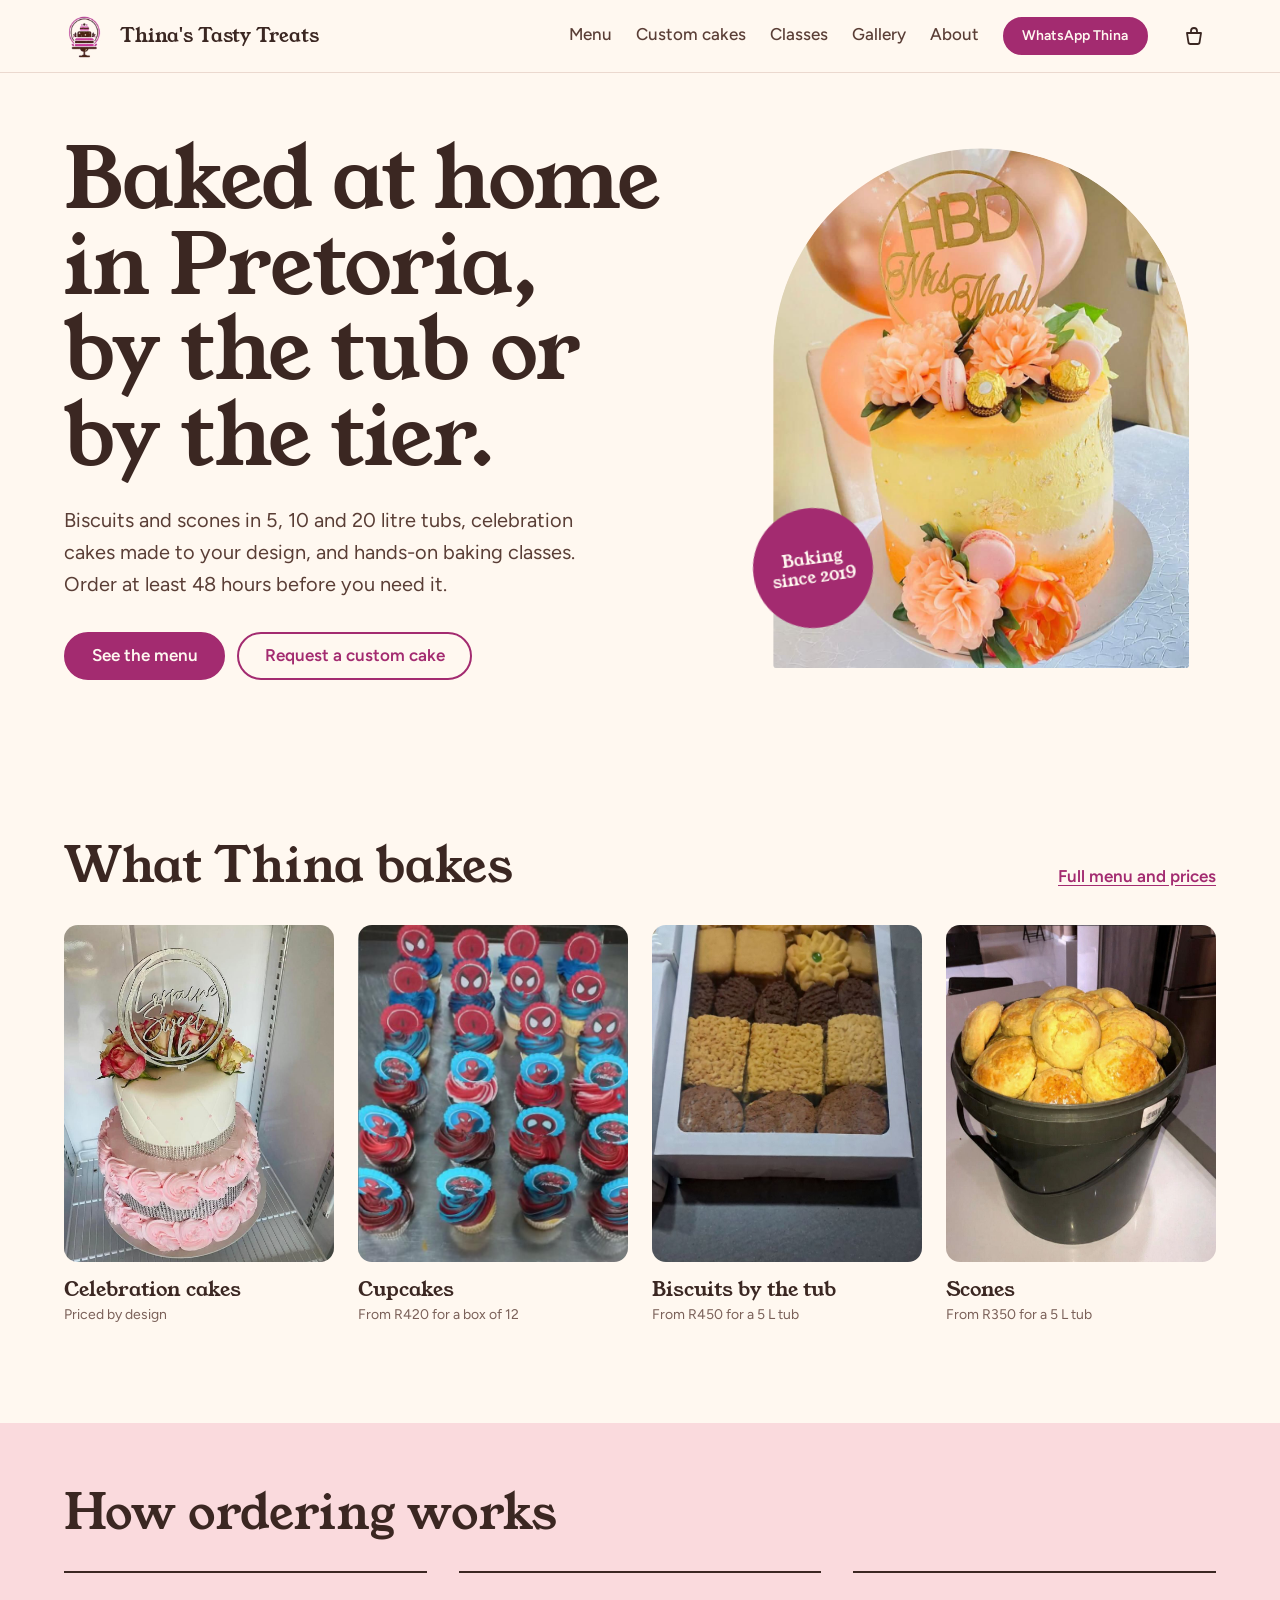
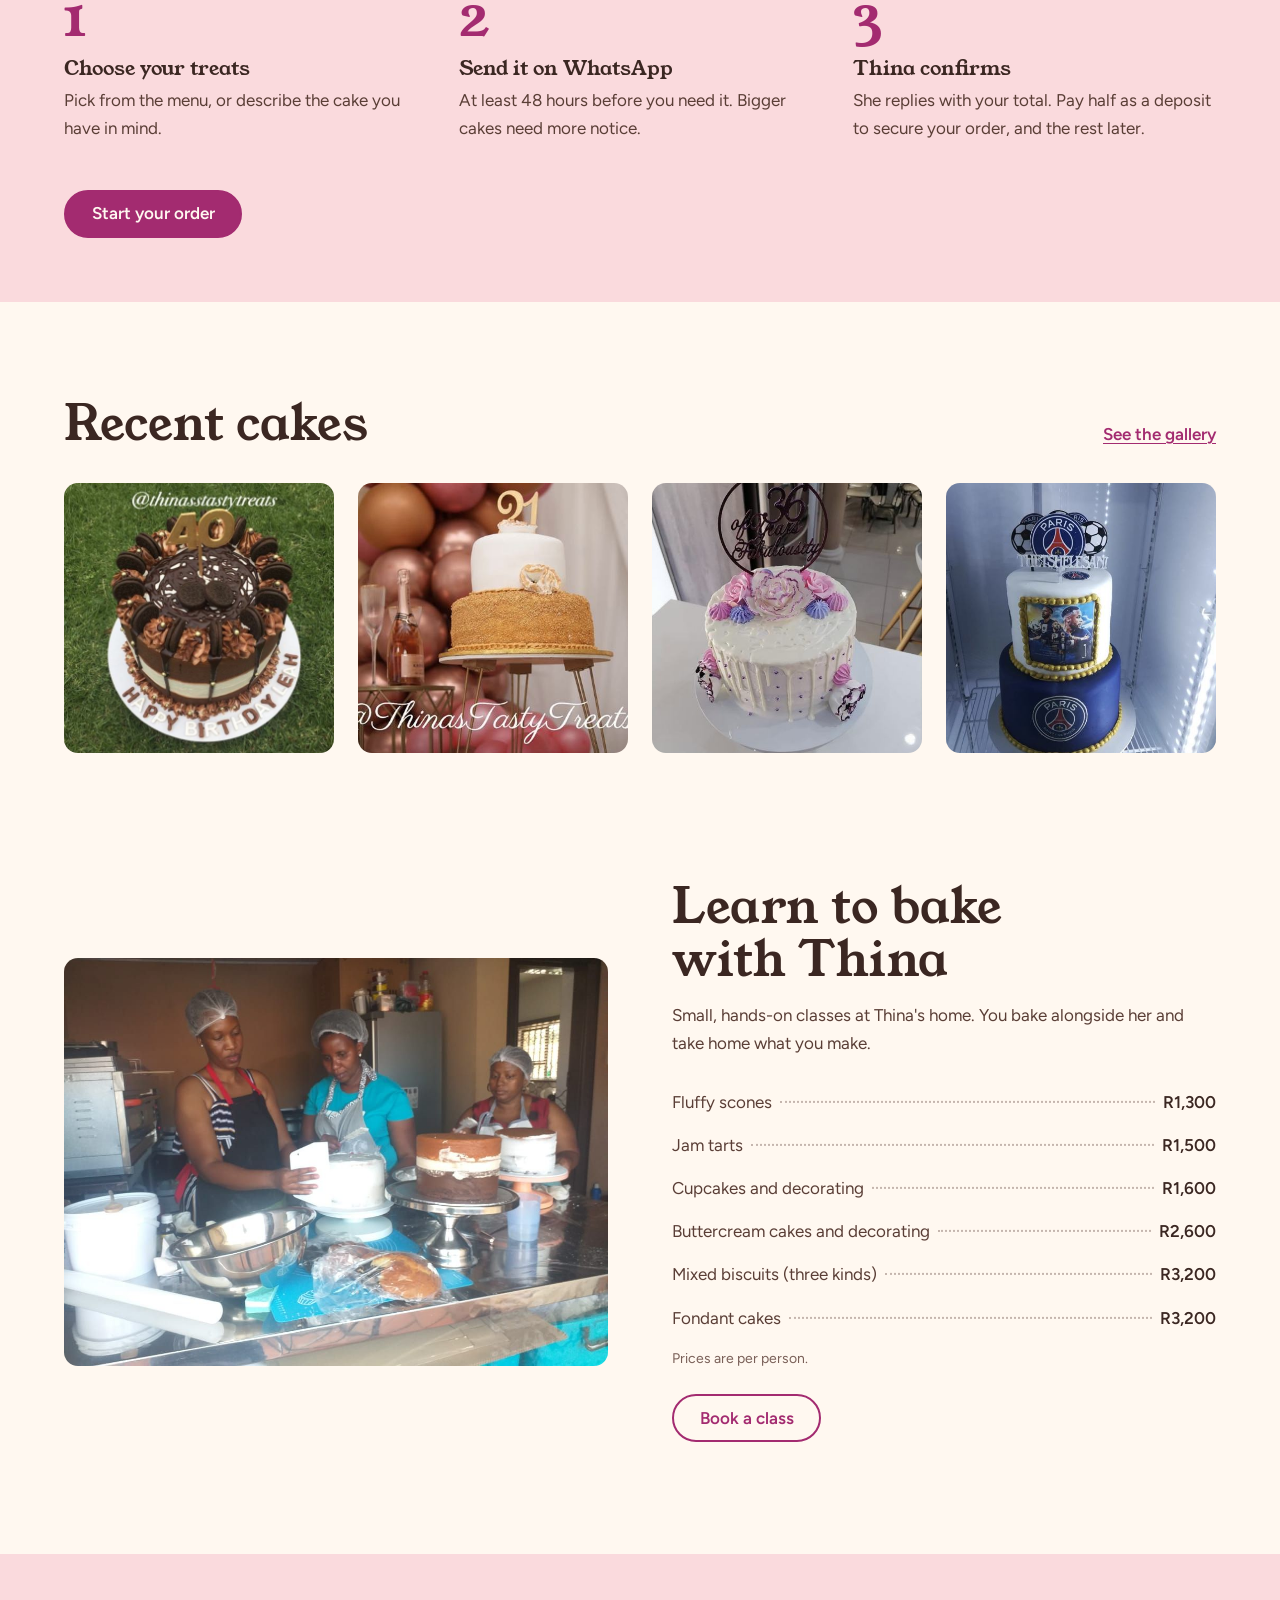
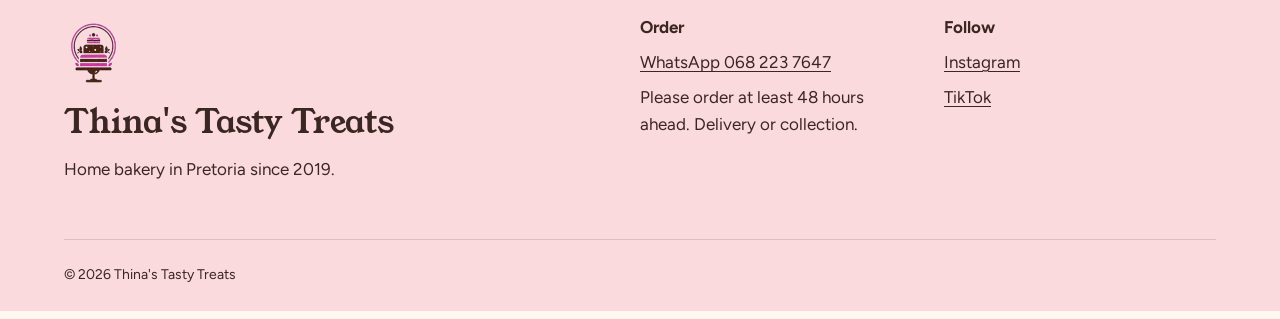
==== commit 9a71ebb2: "Hide melting moments, align intro photos, text-only cards for products without a photo" ====
--- a/index.html
+++ b/index.html
@@ -116,7 +116,7 @@
           <a href="menu.html#biscuits" class="category__link">
             <img src="images/mixed_biscuits.jpg" alt="" loading="lazy" width="720" height="1280">
             <h3 class="category__name">Biscuits by the tub</h3>
-            <p class="category__price" data-from-price="biscuits">From R380 for 5 litres</p>
+            <p class="category__price" data-from-price="biscuits">From R450 for 5 litres</p>
           </a>
         </li>
         <li class="category">
